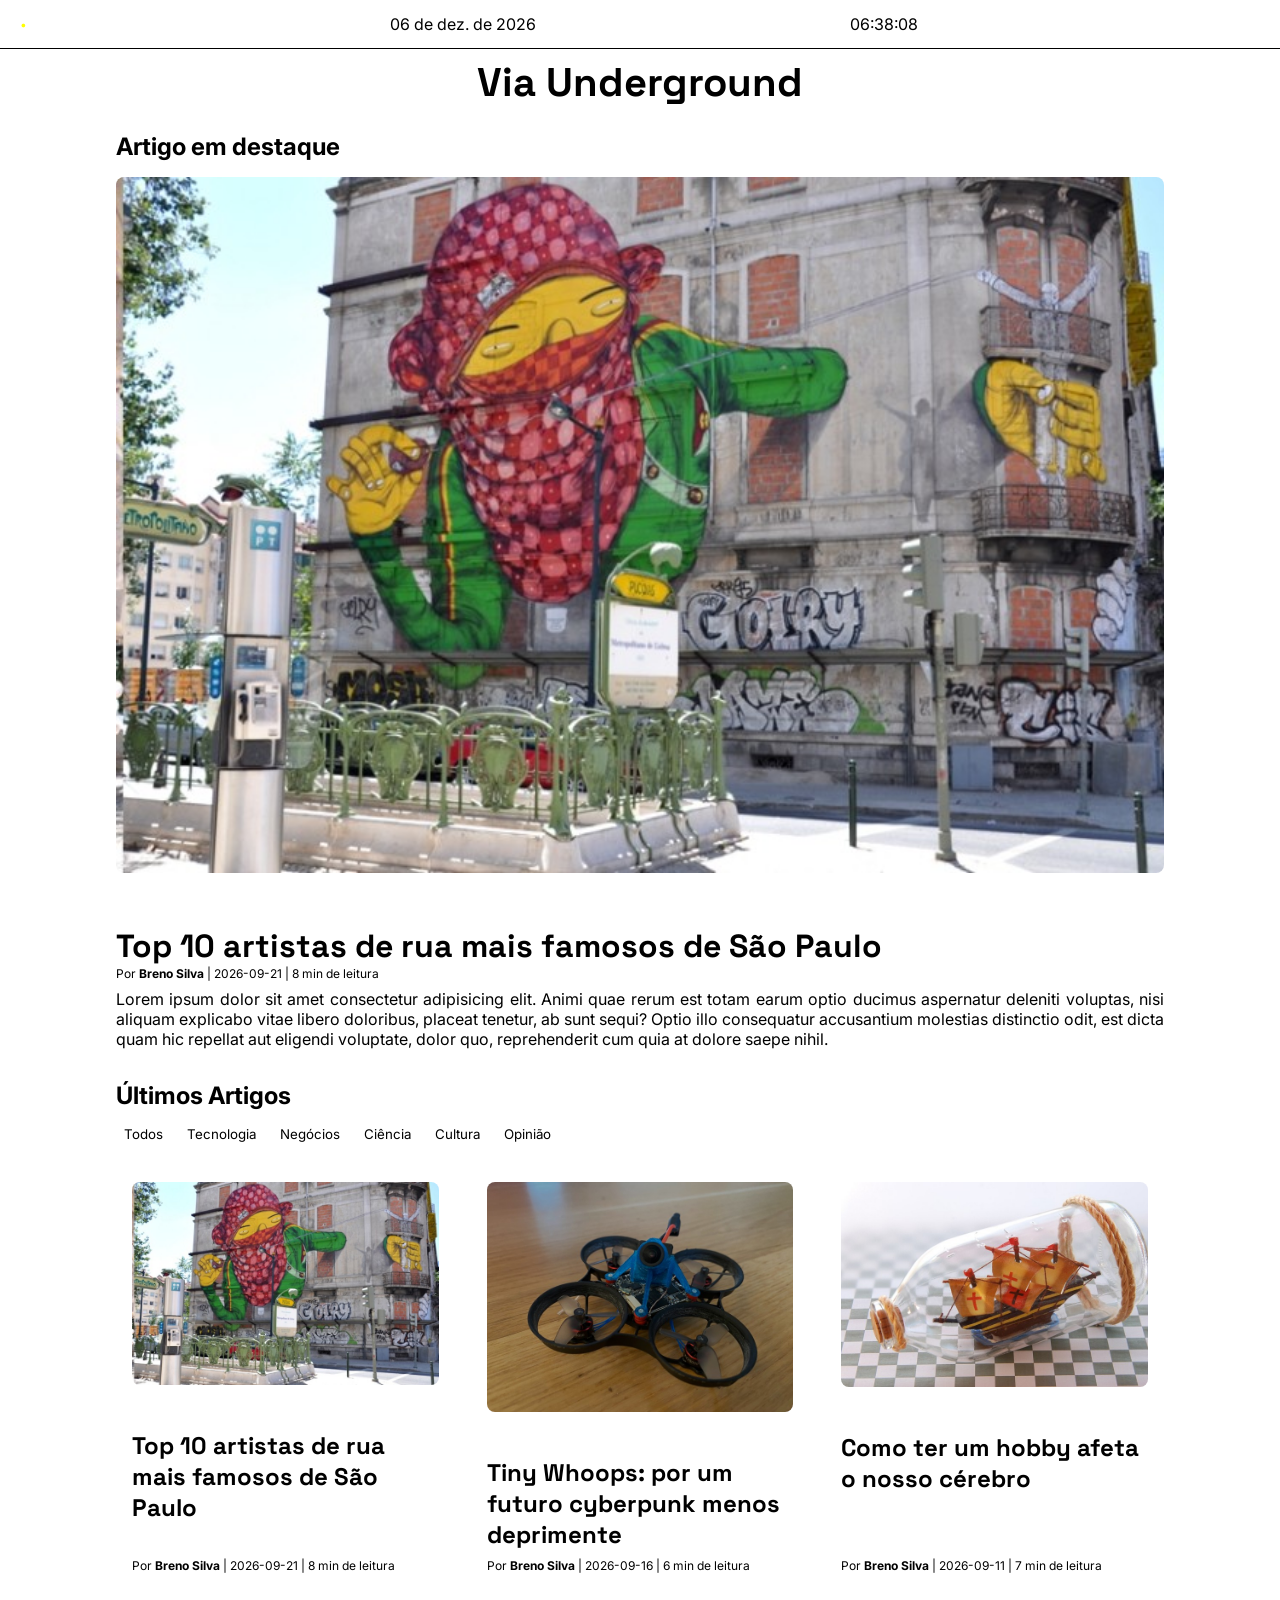
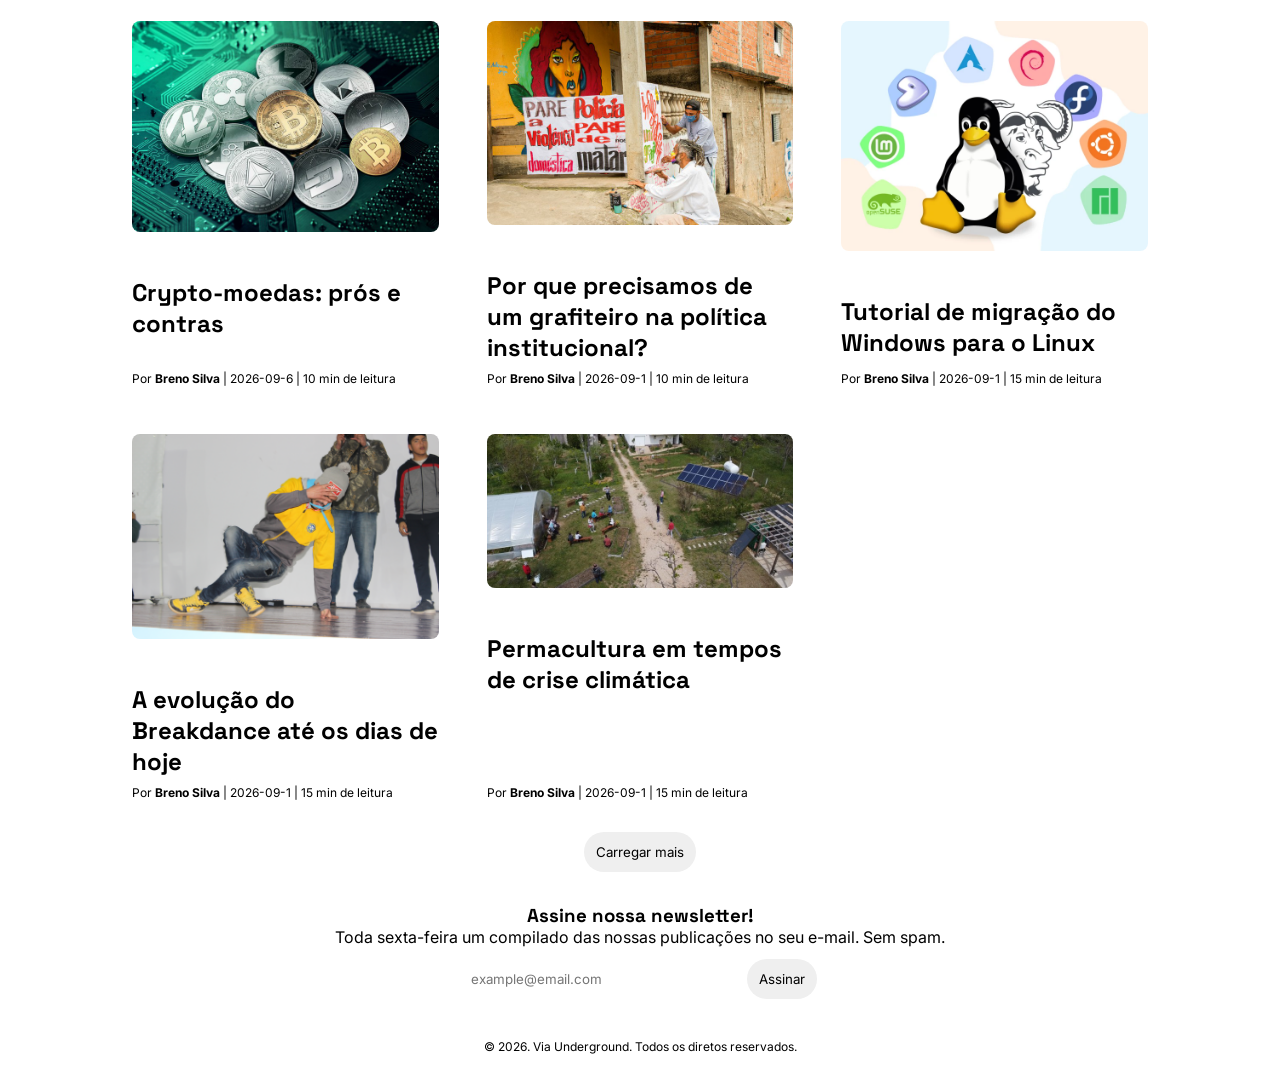
==== index.html @ 6df0726b "Commit inicial - reaproveitando projeto" ====
<!DOCTYPE html>
<html lang="pt-BR">

<head>
	<meta charset="UTF-8">
	<meta name="viewport" content="width=device-width, initial-scale=1.0">

	<link rel="stylesheet" href="css/reset.css">
	<link rel="stylesheet" href="css/home.css">

	<script src="./js/script.js" type="module"></script>

	<title>FigoInstrumentos</title>
</head>

<body>
	<header>
		<div class="top-bar">
			<span class="top-bar__live"><span class="top-bar__live--signal">•</span> Ao Vivo</span>
			<span class="top-bar__date" id="date"></span>
			<span class="top-bar__date" id="time"></span>
			<button type="button" class="top-bar__theme-button" id="theme-toggle" aria-label="Ativar tema escuro" title="Alternar tema"></button>
		</div>
		<div>
			<h1>Via Underground</h1>
		</div>
	</header>
	<main>
		<section>
			<h2>Artigo em destaque</h2>
			<!-- Artigo em destaque -->
			<a href="">
				<article href="" class="latest-article" id="latest-article">
					<img class="latest-article__img">
					<p class="latest-article__tag tag"></p>
					<hgroup class="latest-article__hgroup">
						<h2 class="latest-article__h2"></h2>
						<p class="latest-article__info">Por
							<strong class="latest-article__autor"></strong> |
							<span class="latest-article__date"></span> |
							<span class="latest-article__read-time"></span>
							min de leitura
						</p>
					</hgroup>
					<p class="latest-article__text"></p>
				</article>
			</a>
		</section>

		<!-- Seção de últimos artigos -->
		<section>
			<h2>Últimos Artigos</h2>
			<menu class="filters" id="filters" aria-label="Filtrar artigos por categoria">
				<li>
					<button class="filters-tag is-active" type="button" data-category="all" aria-pressed="true">Todos</button>
				</li>
				<li>
					<button class="filters-tag" type="button" data-category="1" aria-pressed="false">Tecnologia</button>
				</li>
				<li>
					<button class="filters-tag" type="button" data-category="2" aria-pressed="false">Negócios</button>
				</li>
				<li>
					<button class="filters-tag" type="button" data-category="3" aria-pressed="false">Ciência</button>
				</li>
				<li>
					<button class="filters-tag" type="button" data-category="4" aria-pressed="false">Cultura</button>
				</li>
				<li>
					<button class="filters-tag" type="button" data-category="5" aria-pressed="false">Opinião</button>
				</li>
			</menu>

			<div id="article-grid"><!-- Vários cards de artigos aqui --></div>

			<button type="button" id="load-more-button">Carregar mais</button>
		</section>

		<form class="newsletter-form">
			<hgroup class="newsletter-form__hgroup">
				<h3 class="newsletter-form__h3">Assine nossa newsletter!</h3>
				<p class="newsletter-form__p">Toda sexta-feira um compilado das nossas publicações no seu e-mail. Sem spam.</p>
			</hgroup>
			<label class="newsletter-form__label" for="input-email"><input type="email" class="newsletter-form__input" id="input-email" placeholder="example@email.com"></label>
			<button type="submit" class="newsletter-form__button">Assinar</button>
		</form>
	</main>

	<footer>
		<p class="copyright">© 2026. Via Underground. Todos os diretos reservados.</p>
	</footer>
</body>

</html>
---- css/home.css ----
/* Space Grotesk */
@import url('https://fonts.googleapis.com/css2?family=Space+Grotesk:wght@300..700&display=swap');

/* Inter */
@import url('https://fonts.googleapis.com/css2?family=Inter:wght@300..700&display=swap');

:root {
	color-scheme: light;

	/* Cores básicas */
	--paper: #FFFFFF /* Fundo da página  */
	--ink: #181A2A /* Texto principal e identidade da marca  */
	--slate: #6B7280 /* Texto secundário (descrições, metadados)  */
	--mist: #F3F4F6 /* Superfícies suaves (cards, campos)  */
	--line: #E5E7EB /* Linhas e bordas  */
	--accent: #6D28D9 /* Marca, botões de ação e destaques  */
	--price: #059669 /* Preços e selos de oferta  */
	--star: #F59E0B /* Estrelas de avaliação */

	/* Cores temáticas */
	--cordas: #6D28D9;
	--metais: #0EA5E9;
	--teclas: #059669;
	--percussao: #DB2777;

	/* Tipografia */
	--sans-serif: "Inter", sans-serif;
	--highlight: "Space Grotesk", sans-serif;

	/* Tamanho/Espaçamento */
	--size-1_4: 0.25rem;
	--size-1_2: 0.5rem;
	--size-3_4: 0.75rem;
	--size-1: 1rem;
	--size-5_4: 1.25rem;
	--size-3_2: 1.5rem;
	--size-7_4: 1.75rem;
	--size-2: 2rem;
	--size-5_2: 2.5rem;
	--size-3: 3rem;

	/* Z-index */
	--zindex-closest: 100;
	--zindex-close: 50;
	--zindex-neutral: 0;
	--zindex-far: -50;
	--zindex-farthest: -100;
}

/* Tema escuro */
:root[data-theme="dark"] {
	color-scheme: dark;

	--paper: #15171C;
	--ink: #F5F6F8;
	--slate: #A6AFBC;
	--mist: #292D35;
	--line: #383E49;
	--signal: #E5372A;
}

.tag {
	color: white;
	font-family: var(--highlight);
}

.tag-tecnologia {
	background-color: var(--theme-tecnologia);
}

.tag-cultura {
	background-color: var(--theme-cultura);
}

.tag-ciencia {
	background-color: var(--theme-ciencia);
}

.tag-negocios {
	background-color: var(--theme-negocios);
}

.tag-opiniao {
	background-color: var(--theme-opiniao);
}

html {
	background-color: var(--paper);
	color: var(--ink);
	font-family: var(--sans-serif);
}

body {
	display: flex;
	flex-direction: column;
	min-height: 100vh;
}

a {
	text-decoration: none;
	color: inherit;
}

h1, h2, h3 {
	font-family: var(--highlight);
}

section > h2 {
	font-family: var(--sans-serif);
}

input,
button {
	font-family: var(--sans-serif);
}

button {
	cursor: pointer;
}

header {
	background-color: var(--paper);
	box-shadow: 0px 0px 4px 2px var(--mist);
}

main {
	flex-grow: 1;
	display: flex;
	flex-direction: column;
	gap: var(--size-1);
	padding: var(--size-1);
	max-width: 1080px;
	margin: 0 auto;
}

section {
	border-bottom: 2px solid var(--line);
}

h1 {
	text-align: center;
	font-size: var(--size-5_2);
	font-family: var(--highlight);
	padding: var(--size-1_2) 0;
}

.top-bar {
	display: flex;
	justify-content: space-between;
	gap: var(--size-1);
	text-align: center;
	align-items: center;
	padding: var(--size-1_2) var(--size-1);
	border-bottom: 1px solid;

	.top-bar__live {
		display: flex;
		font-size: var(--size-3_4);
		min-width: fit-content;
		background-color: var(--signal);
		color: white;
		padding: var(--size-1_4);
		border-radius: 2em;
	}

	.top-bar__live--signal {
		margin-right: 2px;
		color: yellow;
	}

	.top-bar__theme-button {
		display: flex;
		justify-content: center;
		align-items: center;
		aspect-ratio: 1;
		height: 32px;
		border-radius: 32px;
		cursor: pointer;
		background-color: var(--ink);
		background-image: url("../img/dark_mode.svg");
		background-position: center;
		background-repeat: no-repeat;
	}

	.top-bar__theme-button:hover {
		opacity: 0.8;
	}

	.top-bar__theme-button:focus-visible {
		outline: 2px solid var(--ink);
		outline-offset: 3px;
	}
}

.latest-article {
	border-radius: var(--size-1_2);
	margin: var(--size-1) 0;
	cursor: pointer;

	.latest-article__img {
		width: 100%;
		border-radius: var(--size-1_2);
	}

	.latest-article__tag {
		width: fit-content;
		border-radius: var(--size-1_2);
		padding: var(--size-1_2);
		margin: var(--size-1_2) 0;
	}

	.latest-article__hgroup {
		margin-bottom: var(--size-1_2);
	}

	.latest-article__h2 {
		font-size: var(--size-2);
	}

	.latest-article__info {
		font-size: var(--size-3_4);
		color: var(--slate);
	}

	.latest-article__text {
		text-align: justify;
		color: var(--slate);
	}
}

.latest-article:hover,
.latest-article:focus {
	.latest-article__h2 {
		text-decoration: underline;
	}
}

#filters {
	display: flex;
	gap: var(--size-1_2);
	flex-wrap: wrap;
	margin: var(--size-1_2) 0;
}

.filters-tag {
	--filter-color: var(--ink);

	background-color: transparent;
	color: var(--filter-color);
	border: 1px solid var(--filter-color);
	border-radius: var(--size-2);
	padding: var(--size-1_2);
	cursor: pointer;
	transition:
		background-color 150ms ease,
		color 150ms ease,
		border-color 150ms ease;
}

.filters-tag[data-category="1"] {
	--filter-color: var(--theme-tecnologia);
}

.filters-tag[data-category="2"] {
	--filter-color: var(--theme-negocios);
}

.filters-tag[data-category="3"] {
	--filter-color: var(--theme-ciencia);
}

.filters-tag[data-category="4"] {
	--filter-color: var(--theme-cultura);
}

.filters-tag[data-category="5"] {
	--filter-color: var(--theme-opiniao);
}

.filters-tag.is-active {
	background-color: var(--filter-color);
	color: var(--paper);
}

.filters-tag:not(.is-active):hover {
	background-color: var(--filter-color);
	color: var(--paper);
}

.filters-tag:focus-visible {
	outline: 2px solid var(--ink);
	outline-offset: 3px;
}

#article-grid {
	display: grid;
	grid-template-columns: repeat(auto-fit, minmax(280px, 1fr));
	gap: var(--size-1);
	margin: var(--size-1) 0;
}

.article-card[hidden] {
	display: none;
}

.article-card {
	display: flex;
	flex-direction: column;
	gap: var(--size-1_2);
	box-shadow: 0px 0px 4px 2px var(--mist);
	padding: var(--size-1);
	border-radius: var(--size-1_2);

	.article-card__img {
		border-radius: var(--size-1_2) ;
	}

	.article-card__tag {
		padding: var(--size-1_4);
		border-radius: var(--size-1_4);
	}

	.article-card__h2 {
		flex-grow: 1;
	}

	.article-card__info {
		font-size: var(--size-3_4);
		color: var(--slate);
	}
}

.article-card:hover,
.article-card:focus {
	cursor: pointer;

	.article-card__h2 {
		text-decoration: underline;
	}
}

#load-more-button {
	display: block;
	margin: 0 auto;
	text-align: center;
	padding: var(--size-3_4);
	border-radius: var(--size-2);
	color: var(--ink);
	margin-bottom: var(--size-1);
}

.newsletter-form {
	text-align: center;

	.newsletter-form__input {
		margin: var(--size-1) 0;
		min-width: 280px;
		border-radius: var(--size-1);
		border: 1px solid var(--mist);
		padding: var(--size-1_2) var(--size-1_2);
	}

	.newsletter-form__button {
		border-radius: var(--size-2);
		padding: var(--size-3_4);
	}
}

footer {
	border-top: 1px solid var(--line);
}

.copyright {
	font-size: var(--size-3_4);
	color: var(--slate);
	text-align: center;
	padding: var(--size-3_4) 0;
}

@media screen and (min-width: 3000px) {
	html {
		font-size: var(--size-3_2);
	}

	main {
		max-width: 1600px;
	}

	#article-grid {
		grid-template-columns: repeat(auto-fit, minmax(360px, 1fr));
	}
}
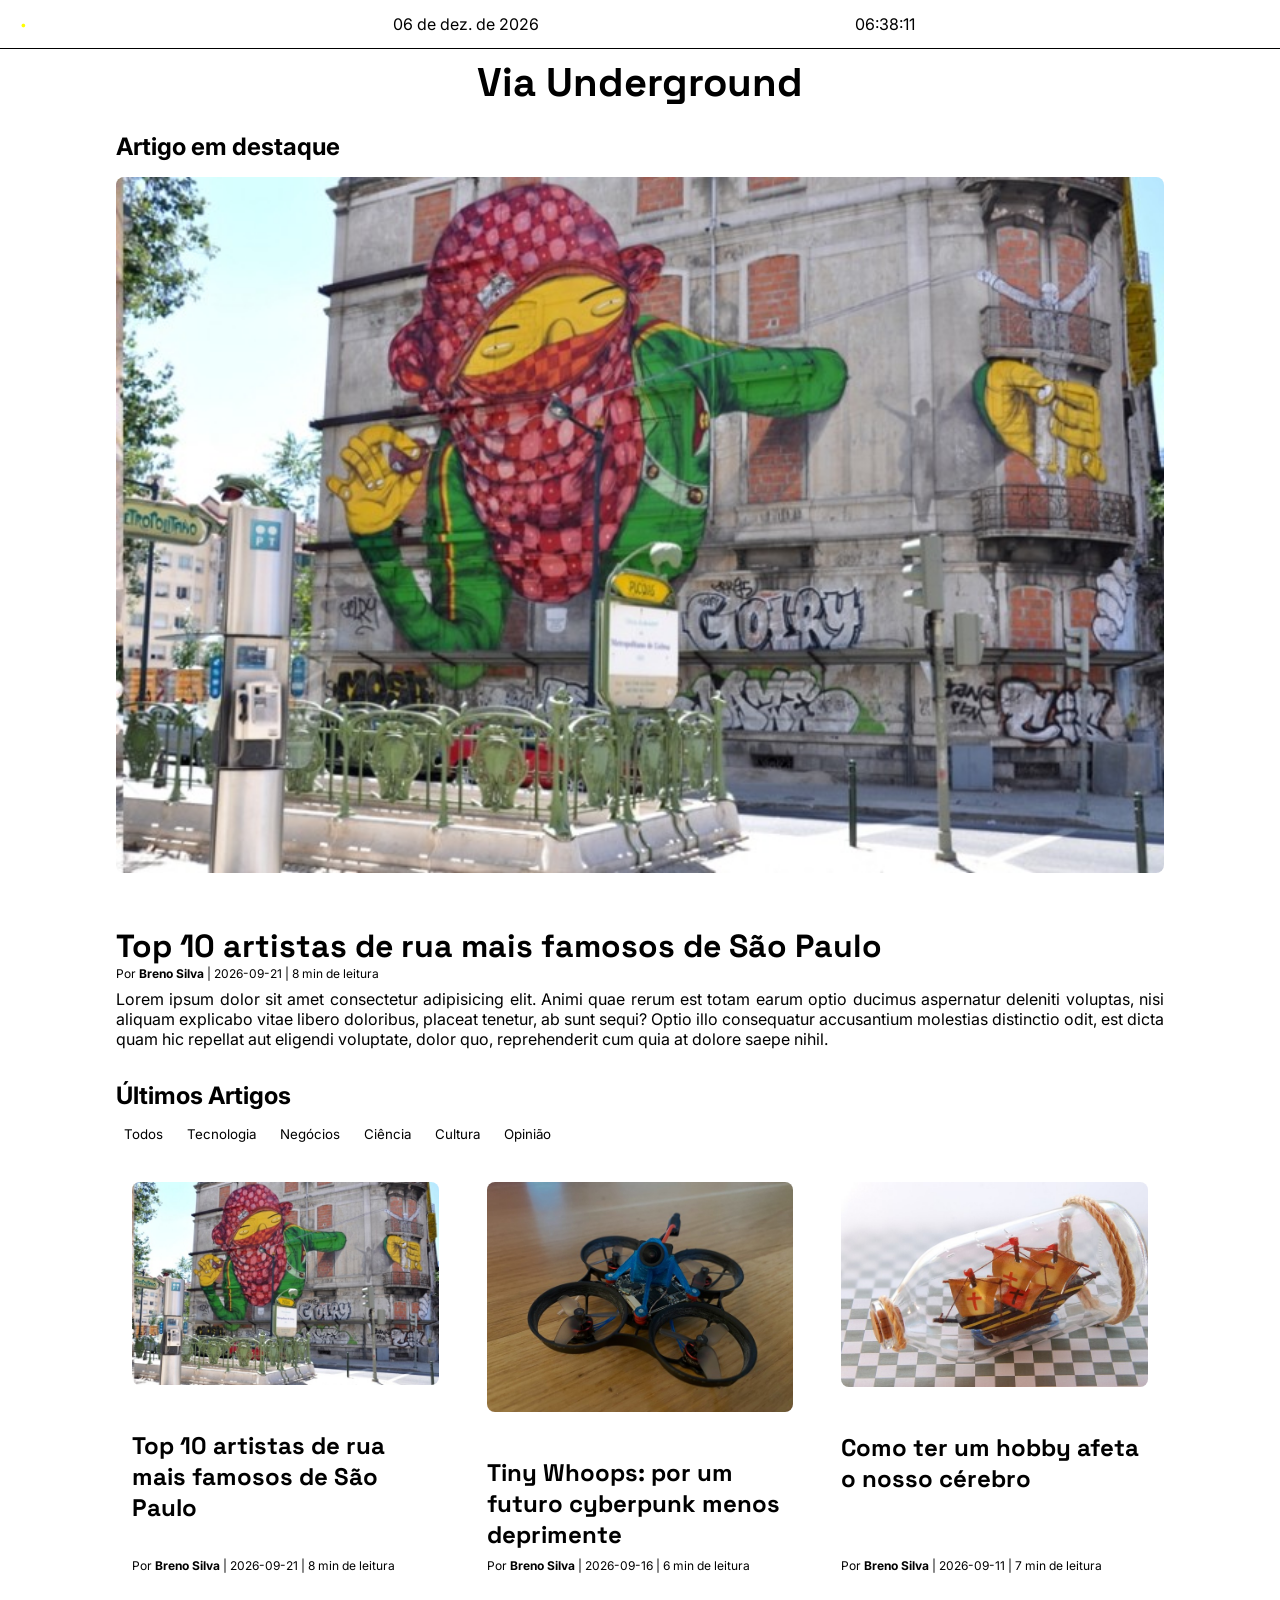
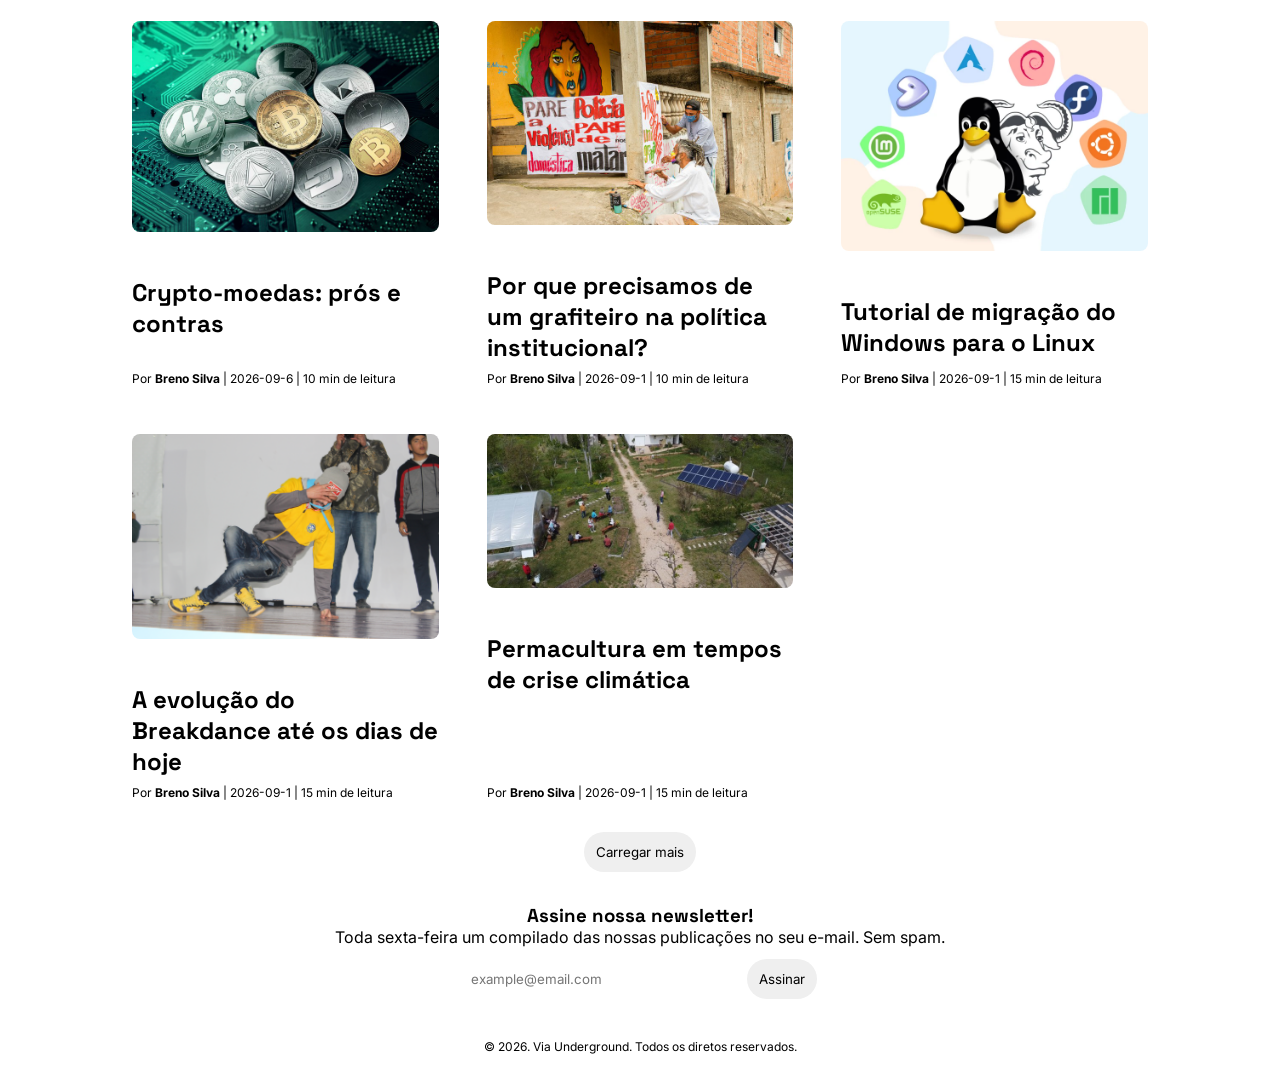
==== commit cd54721b: "FEAT: Paleta de cores" ====
--- a/index.html
+++ b/index.html
@@ -10,7 +10,7 @@
 
 	<script src="./js/script.js" type="module"></script>
 
-	<title>FigoInstrumentos</title>
+	<title>Via Underground | Home</title>
 </head>
 
 <body>
--- a/css/home.css
+++ b/css/home.css
@@ -19,9 +19,9 @@
 
 	/* Cores temáticas */
 	--cordas: #6D28D9;
-	--metais: #0EA5E9;
-	--teclas: #059669;
-	--percussao: #DB2777;
+	--madeiras: #0EA5E9;
+	--metais: #059669;
+	--acessorios: #DB2777;
 
 	/* Tipografia */
 	--sans-serif: "Inter", sans-serif;
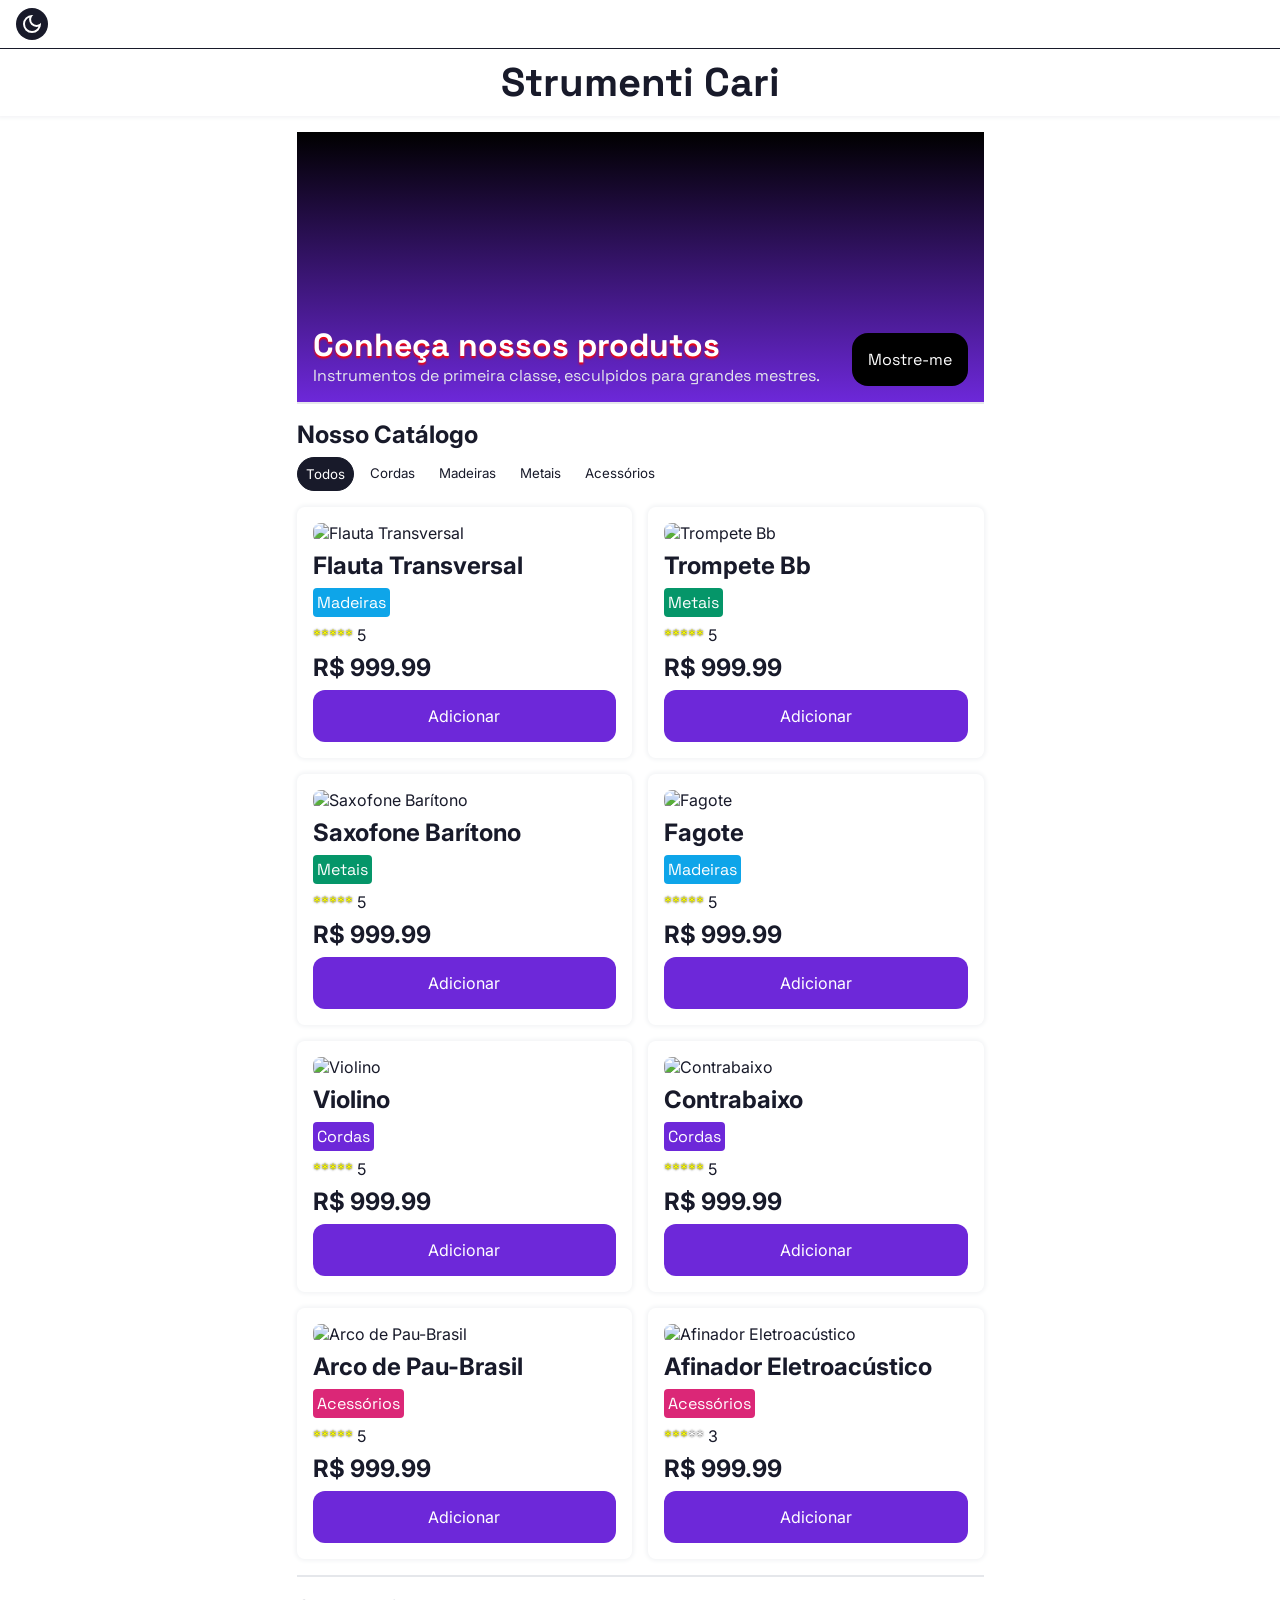
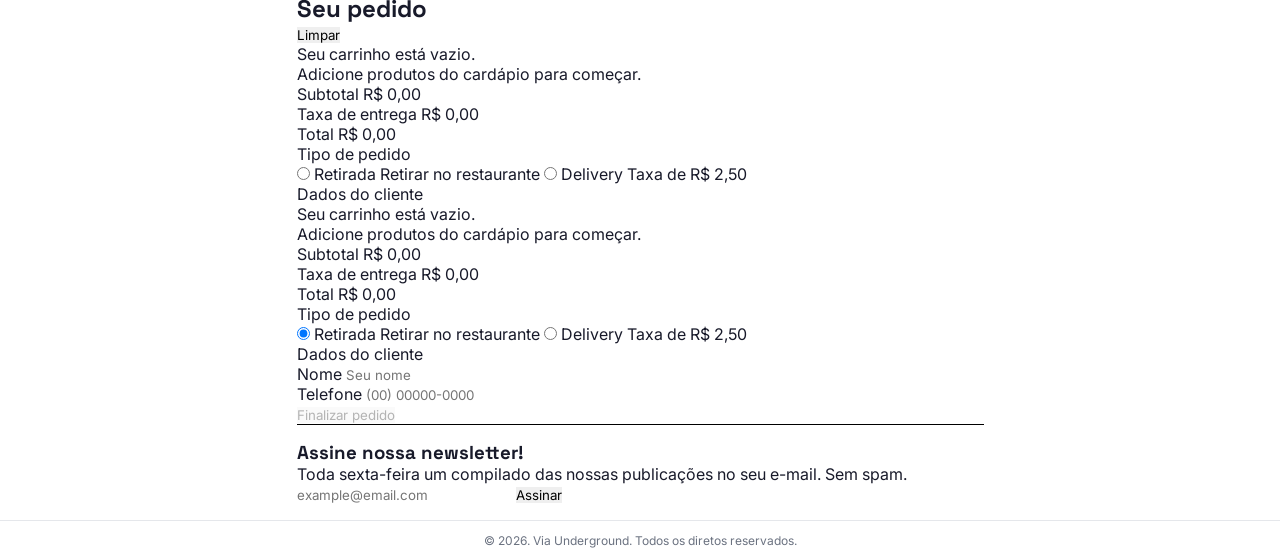
==== commit db6a172b: "FEAT: aborto de carrinho de compras Não deu tempo :(" ====
--- a/index.html
+++ b/index.html
@@ -10,78 +10,262 @@
 
 	<script src="./js/script.js" type="module"></script>
 
-	<title>Via Underground | Home</title>
+	<title>Strumenti Cari | Home</title>
 </head>
 
 <body>
 	<header>
 		<div class="top-bar">
-			<span class="top-bar__live"><span class="top-bar__live--signal">•</span> Ao Vivo</span>
-			<span class="top-bar__date" id="date"></span>
-			<span class="top-bar__date" id="time"></span>
-			<button type="button" class="top-bar__theme-button" id="theme-toggle" aria-label="Ativar tema escuro" title="Alternar tema"></button>
+			<button type="button" class="top-bar__theme-button" id="theme-toggle" aria-label="Ativar tema escuro"
+				title="Alternar tema"></button>
 		</div>
 		<div>
-			<h1>Via Underground</h1>
+			<h1>Strumenti Cari</h1>
 		</div>
 	</header>
 	<main>
+		<!-- Hero section -->
 		<section>
-			<h2>Artigo em destaque</h2>
-			<!-- Artigo em destaque -->
-			<a href="">
-				<article href="" class="latest-article" id="latest-article">
-					<img class="latest-article__img">
-					<p class="latest-article__tag tag"></p>
-					<hgroup class="latest-article__hgroup">
-						<h2 class="latest-article__h2"></h2>
-						<p class="latest-article__info">Por
-							<strong class="latest-article__autor"></strong> |
-							<span class="latest-article__date"></span> |
-							<span class="latest-article__read-time"></span>
-							min de leitura
+			<div id="hero" class="hero">
+				<hgroup class="hero__hgroup">
+					<h2 class="hero__h2">Conheça nossos produtos</h2>
+					<p class="hero__subtitle">Instrumentos de primeira classe, esculpidos para grandes mestres.</>
+				</hgroup>
+				<a href="#Loja" class="hero__button">Mostre-me</a>
+			</div>
+		</section>
+
+		<!-- Seção de Compras -->
+		<section id="Loja">
+			<h2>Nosso Catálogo</h2>
+			<menu class="filters" id="filters" aria-label="Filtrar artigos por categoria">
+				<li>
+					<button class="filters-tag is-active" type="button" data-category="all"
+						aria-pressed="true">Todos</button>
+				</li>
+				<li>
+					<button class="filters-tag" type="button" data-category="1" aria-pressed="false">Cordas</button>
+				</li>
+				<li>
+					<button class="filters-tag" type="button" data-category="2" aria-pressed="false">Madeiras</button>
+				</li>
+				<li>
+					<button class="filters-tag" type="button" data-category="3" aria-pressed="false">Metais</button>
+				</li>
+				<li>
+					<button class="filters-tag" type="button" data-category="4" aria-pressed="false">Acessórios</button>
+				</li>
+			</menu>
+
+			<div id="article-grid">
+				<!-- Vários cards de produtos aqui -->
+			</div>
+		</section>
+
+		<!-- Carrinho -->
+		<aside id="cart">
+			<div>
+				<div>
+					<div>
+						<h2>
+							Seu pedido
+						</h2>
+						<button id="clear-cart" type="button"
+							class="text-sm font-medium text-red-600 hover:text-red-800">
+							Limpar
+						</button>
+					</div>
+				</div>
+
+				<!-- Itens -->
+				<div id="cart-items">
+				</div>
+
+				<!-- Resumo -->
+				<div>
+					<div>
+						<div>
+							<span>
+								Subtotal
+							</span>
+							<span id="cart-subtotal">
+								R$ 0,00
+							</span>
+						</div>
+						<div>
+							<span>
+								Taxa de entrega
+							</span>
+							<span id="delivery-fee">
+								R$ 0,00
+							</span>
+						</div>
+						<div>
+							<div>
+								<span>
+									Total
+								</span>
+								<span id="cart-total">
+									R$ 0,00
+								</span>
+							</div>
+						</div>
+					</div>
+
+					<!-- Tipo de entrega -->
+					<fieldset>
+						<legend>
+							Tipo de pedido
+						</legend>
+						<div>
+							<label
+								class="flex cursor-pointer items-center gap-3 rounded-lg border p-3 transition hover:bg-gray-50">
+								<input type="radio" name="delivery-type" value="pickup" checked>
+								<span>
+									<span>
+										Retirada
+									</span>
+									<span>
+										Retirar no restaurante
+									</span>
+								</span>
+							</label>
+							<label
+								class="flex cursor-pointer items-center gap-3 rounded-lg border p-3 transition hover:bg-gray-50">
+								<input type="radio" name="delivery-type" value="delivery">
+								<span>
+									<span>
+										Delivery
+									</span>
+									<span>
+										Taxa de R$ 2,50
+									</span>
+								</span>
+							</label>
+						</div>
+					</fieldset>
+
+					<!-- Dados do cliente -->
+					<fieldset>
+						<legend>
+							Dados do cliente
+						</legend>					<div id="empty-cart">
+						<p>
+							Seu carrinho está vazio.
 						</p>
-					</hgroup>
-					<p class="latest-article__text"></p>
-				</article>
-			</a>
-		</section>
-
-		<!-- Seção de últimos artigos -->
-		<section>
-			<h2>Últimos Artigos</h2>
-			<menu class="filters" id="filters" aria-label="Filtrar artigos por categoria">
-				<li>
-					<button class="filters-tag is-active" type="button" data-category="all" aria-pressed="true">Todos</button>
-				</li>
-				<li>
-					<button class="filters-tag" type="button" data-category="1" aria-pressed="false">Tecnologia</button>
-				</li>
-				<li>
-					<button class="filters-tag" type="button" data-category="2" aria-pressed="false">Negócios</button>
-				</li>
-				<li>
-					<button class="filters-tag" type="button" data-category="3" aria-pressed="false">Ciência</button>
-				</li>
-				<li>
-					<button class="filters-tag" type="button" data-category="4" aria-pressed="false">Cultura</button>
-				</li>
-				<li>
-					<button class="filters-tag" type="button" data-category="5" aria-pressed="false">Opinião</button>
-				</li>
-			</menu>
-
-			<div id="article-grid"><!-- Vários cards de artigos aqui --></div>
-
-			<button type="button" id="load-more-button">Carregar mais</button>
-		</section>
-
-		<form class="newsletter-form">
+						<p>
+							Adicione produtos do cardápio para começar.
+						</p>
+					</div>
+				</div>
+
+				<!-- Resumo -->
+				<div>
+					<div>
+						<div>
+							<span>
+								Subtotal
+							</span>
+							<span id="cart-subtotal">
+								R$ 0,00
+							</span>
+						</div>
+						<div>
+							<span>
+								Taxa de entrega
+							</span>
+							<span id="delivery-fee">
+								R$ 0,00
+							</span>
+						</div>
+						<div>
+							<div>
+								<span>
+									Total
+								</span>
+								<span id="cart-total">
+									R$ 0,00
+								</span>
+							</div>
+						</div>
+					</div>
+
+					<!-- Tipo de entrega -->
+					<fieldset>
+						<legend>
+							Tipo de pedido
+						</legend>
+						<div>
+							<label
+								class="flex cursor-pointer items-center gap-3 rounded-lg border p-3 transition hover:bg-gray-50">
+								<input type="radio" name="delivery-type" value="pickup" checked>
+								<span>
+									<span>
+										Retirada
+									</span>
+									<span>
+										Retirar no restaurante
+									</span>
+								</span>
+							</label>
+							<label
+								class="flex cursor-pointer items-center gap-3 rounded-lg border p-3 transition hover:bg-gray-50">
+								<input type="radio" name="delivery-type" value="delivery">
+								<span>
+									<span>
+										Delivery
+									</span>
+									<span>
+										Taxa de R$ 2,50
+									</span>
+								</span>
+							</label>
+						</div>
+					</fieldset>
+
+					<!-- Dados do cliente -->
+					<fieldset>
+						<legend>
+							Dados do cliente
+						</legend>
+						<div>
+							<label for="customer-name">
+								Nome
+							</label>
+							<input id="customer-name" name="customer-name" type="text" autocomplete="name" required
+								class="w-full rounded-lg border border-gray-300 px-3 py-2 text-sm outline-none transition focus:border-gray-900 focus:ring-2 focus:ring-gray-200"
+								placeholder="Seu nome">
+						</div>
+						<div>
+							<label for="customer-phone">
+								Telefone
+							</label>
+							<input id="customer-phone" name="customer-phone" type="tel" autocomplete="tel"
+								class="w-full rounded-lg border border-gray-300 px-3 py-2 text-sm outline-none transition focus:border-gray-900 focus:ring-2 focus:ring-gray-200"
+								placeholder="(00) 00000-0000">
+						</div>
+					</fieldset>
+
+					<button id="finish-order" type="button" disabled
+						class="mt-6 w-full rounded-lg bg-gray-900 px-4 py-3 text-sm font-semibold text-white transition hover:bg-gray-700 disabled:cursor-not-allowed disabled:opacity-40">
+						Finalizar pedido
+					</button>
+
+					<div id="order-success"
+						class="mt-4 hidden rounded-lg border border-green-200 bg-green-50 p-4 text-sm text-green-800">
+					</div>
+				</div>
+			</div>
+		</aside>
+
+		<form>
 			<hgroup class="newsletter-form__hgroup">
 				<h3 class="newsletter-form__h3">Assine nossa newsletter!</h3>
-				<p class="newsletter-form__p">Toda sexta-feira um compilado das nossas publicações no seu e-mail. Sem spam.</p>
+				<p class="newsletter-form__p">Toda sexta-feira um compilado das nossas publicações no seu e-mail. Sem
+					spam.</p>
 			</hgroup>
-			<label class="newsletter-form__label" for="input-email"><input type="email" class="newsletter-form__input" id="input-email" placeholder="example@email.com"></label>
+			<label class="newsletter-form__label" for="input-email"><input type="email" class="newsletter-form__input"
+					id="input-email" placeholder="example@email.com"></label>
 			<button type="submit" class="newsletter-form__button">Assinar</button>
 		</form>
 	</main>
--- a/css/home.css
+++ b/css/home.css
@@ -8,14 +8,14 @@
 	color-scheme: light;
 
 	/* Cores básicas */
-	--paper: #FFFFFF /* Fundo da página  */
-	--ink: #181A2A /* Texto principal e identidade da marca  */
-	--slate: #6B7280 /* Texto secundário (descrições, metadados)  */
-	--mist: #F3F4F6 /* Superfícies suaves (cards, campos)  */
-	--line: #E5E7EB /* Linhas e bordas  */
-	--accent: #6D28D9 /* Marca, botões de ação e destaques  */
-	--price: #059669 /* Preços e selos de oferta  */
-	--star: #F59E0B /* Estrelas de avaliação */
+	--paper: #FFFFFF; /* Fundo da página  */
+	--ink: #181A2A; /* Texto principal e identidade da marca  */
+	--slate: #6B7280; /* Texto secundário (descrições, metadados)  */
+	--mist: #F3F4F6; /* Superfícies suaves (cards, campos)  */
+	--line: #E5E7EB; /* Linhas e bordas  */
+	--accent: #6D28D9; /* Marca, botões de ação e destaques  */
+	--price: #059669; /* Preços e selos de oferta  */
+	--star: #F59E0B; /* Estrelas de avaliação */
 
 	/* Cores temáticas */
 	--cordas: #6D28D9;
@@ -38,6 +38,7 @@
 	--size-2: 2rem;
 	--size-5_2: 2.5rem;
 	--size-3: 3rem;
+	--size-4: 4rem;
 
 	/* Z-index */
 	--zindex-closest: 100;
@@ -51,12 +52,14 @@
 :root[data-theme="dark"] {
 	color-scheme: dark;
 
-	--paper: #15171C;
-	--ink: #F5F6F8;
-	--slate: #A6AFBC;
-	--mist: #292D35;
-	--line: #383E49;
-	--signal: #E5372A;
+	--paper: #181A2A; /* Fundo da página  */
+	--ink: #FFFFFF; /* Texto principal e identidade da marca  */
+	--slate: #AAAAAA; /* Texto secundário (descrições, metadados)  */
+	--mist: #F3F4F6; /* Superfícies suaves (cards, campos)  */
+	--line: #E5E7EB; /* Linhas e bordas  */
+	--accent: #6D28D9; /* Marca, botões de ação e destaques  */
+	--price: #059669; /* Preços e selos de oferta  */
+	--star: #F59E0B; /* Estrelas de avaliação */
 }
 
 .tag {
@@ -64,24 +67,20 @@
 	font-family: var(--highlight);
 }
 
-.tag-tecnologia {
-	background-color: var(--theme-tecnologia);
-}
-
-.tag-cultura {
-	background-color: var(--theme-cultura);
-}
-
-.tag-ciencia {
-	background-color: var(--theme-ciencia);
-}
-
-.tag-negocios {
-	background-color: var(--theme-negocios);
-}
-
-.tag-opiniao {
-	background-color: var(--theme-opiniao);
+.tag-cordas {
+	background-color: var(--cordas);
+}
+
+.tag-madeiras {
+	background-color: var(--madeiras);
+}
+
+.tag-metais {
+	background-color: var(--metais);
+}
+
+.tag-acessorios {
+	background-color: var(--acessorios);
 }
 
 html {
@@ -105,6 +104,10 @@
 	font-family: var(--highlight);
 }
 
+section {
+	border-bottom: 2px solid var(--line);
+}
+
 section > h2 {
 	font-family: var(--sans-serif);
 }
@@ -129,12 +132,40 @@
 	flex-direction: column;
 	gap: var(--size-1);
 	padding: var(--size-1);
-	max-width: 1080px;
+	max-width: 1280px;
 	margin: 0 auto;
 }
 
-section {
-	border-bottom: 2px solid var(--line);
+.hero {
+	display: flex;
+	gap: var(--size-2);
+	flex-wrap: wrap;
+	align-items: end;
+	justify-content: start;
+
+	min-height: 30vh;
+	font-family: var(--highlight);
+	color: white;
+	padding: var(--size-1);
+	background-image: linear-gradient(#000, var(--accent));
+}
+
+.hero__h2 {
+	margin-top: var(--size-4);
+	font-size: var(--size-2);
+	stroke-width: 1px;
+	text-shadow: 0px 2px 2px red;
+}
+
+.hero__subtitle {
+	color: var(--line);
+}
+
+.hero__button {
+	padding: var(--size-1);
+	background-color: black;
+	height: fit-content;
+	border-radius: var(--size-1);
 }
 
 h1 {
@@ -315,28 +346,62 @@
 		border-radius: var(--size-1_2) ;
 	}
 
+	.article-card__title {
+		flex-grow: 1;
+		font-size: var(--size-3_2);
+		font-weight: bold;
+	}
+
 	.article-card__tag {
+		width: fit-content;
 		padding: var(--size-1_4);
 		border-radius: var(--size-1_4);
 	}
 
-	.article-card__h2 {
-		flex-grow: 1;
-	}
-
-	.article-card__info {
-		font-size: var(--size-3_4);
-		color: var(--slate);
-	}
-}
-
-.article-card:hover,
-.article-card:focus {
-	cursor: pointer;
-
-	.article-card__h2 {
-		text-decoration: underline;
-	}
+	.article-card__price {
+		font-size: var(--size-3_2);
+		font-weight: bold;
+	}
+
+	.article-card__rating--active {
+		color: yellow;
+		text-shadow: 0px 0px 2px black;
+	}
+
+	.article-card__rating--inactive {
+		color: white;
+		text-shadow: 0px 0px 2px black;
+	}
+
+	.article-card__button {
+		font-size: var(--size-1);
+		border-radius: var(--size-3_4);
+		color: white;
+		background-color: var(--accent);
+		padding: var(--size-1);
+		cursor: pointer;
+	}
+
+	.article-card__button:hover {
+		transform: translateY(-2px);
+		color: white;
+		background-color: black;
+		padding: var(--size-1);
+		cursor: pointer;
+
+		transition: background-color 500ms;
+		transition: transform 250ms;
+
+	}
+}
+
+aside {
+	border-bottom: 1px solid black;
+}
+
+.order-item {
+	margin: var(--size-1_2) 0;
+	border-bottom: 1px solid var(--line);
 }
 
 #load-more-button {
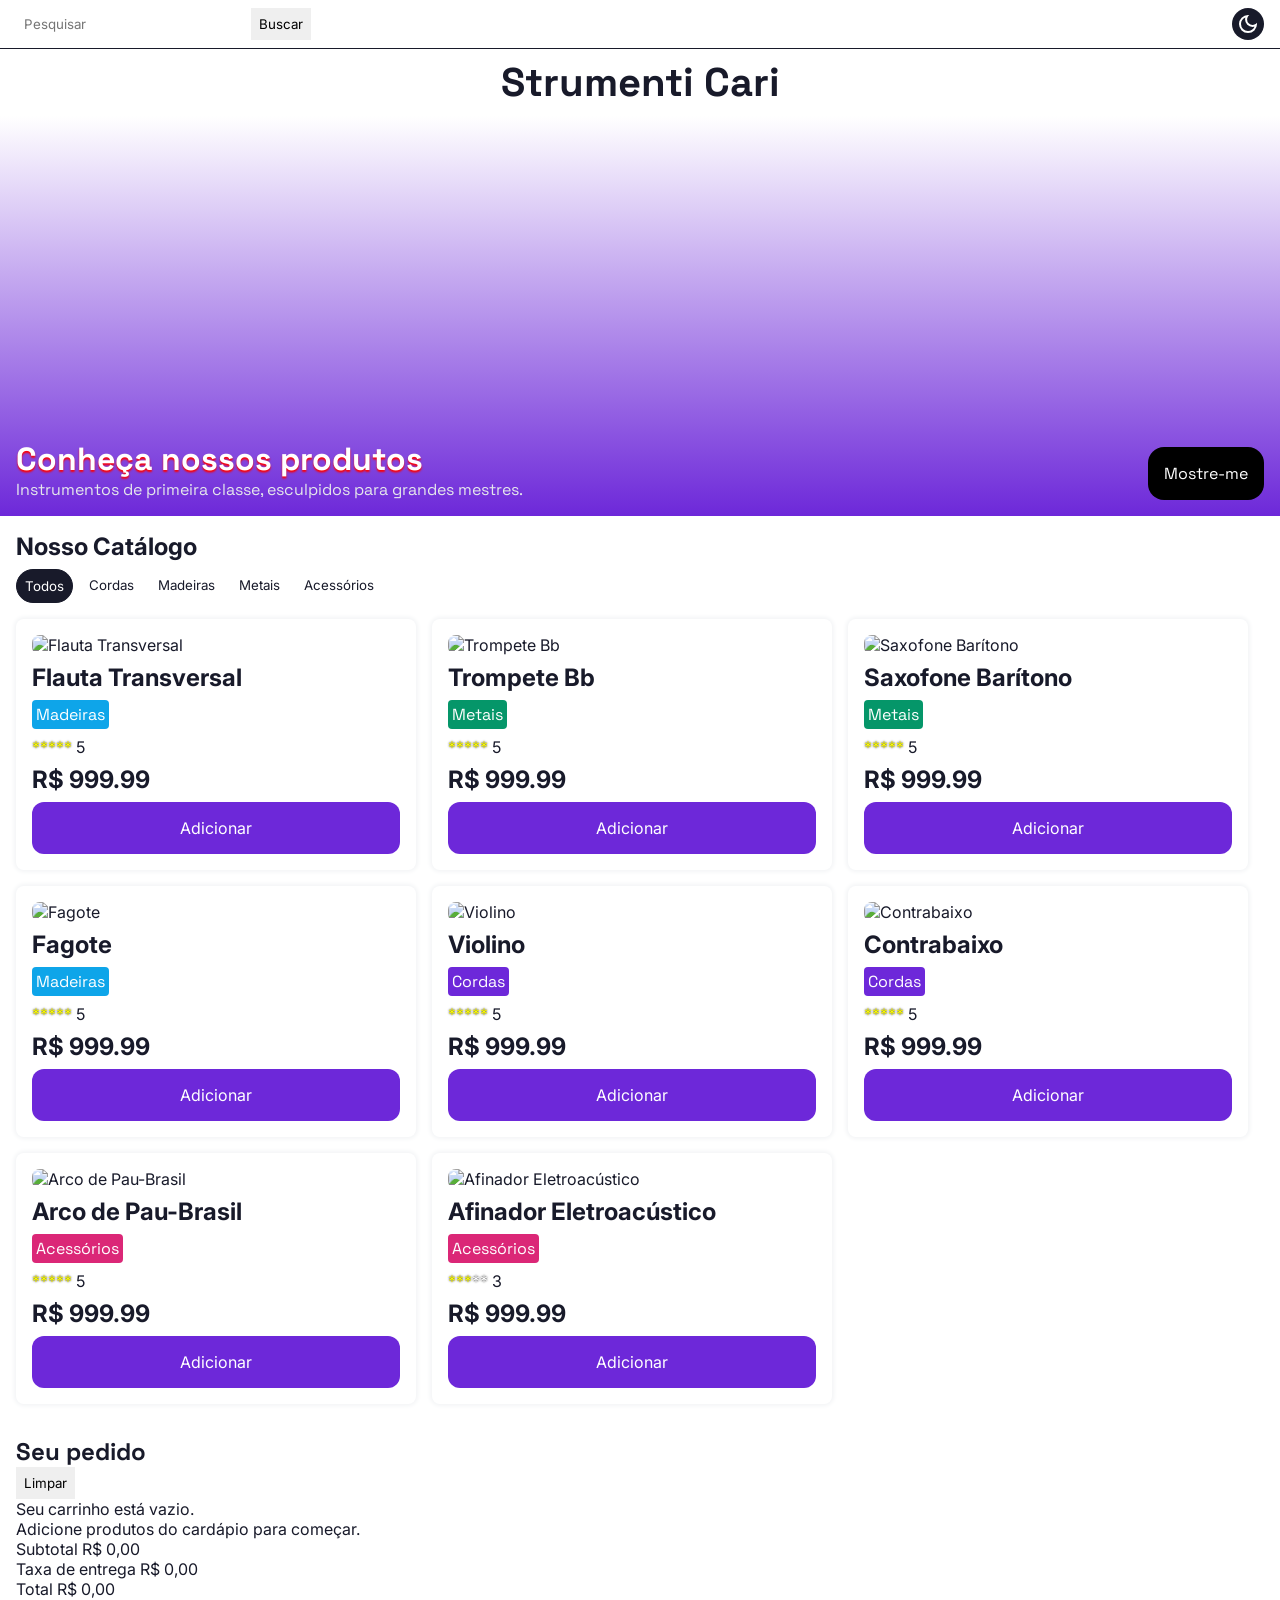
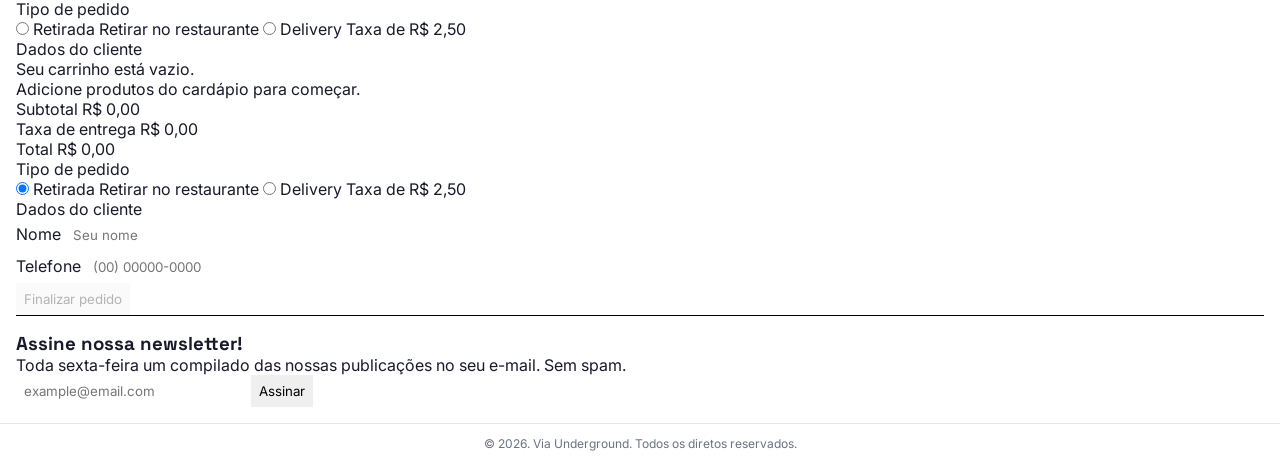
==== commit df7d0ecc: "first changes - (wip)" ====
--- a/index.html
+++ b/index.html
@@ -16,24 +16,27 @@
 <body>
 	<header>
 		<div class="top-bar">
+			<div class="top-bar__search">
+				<input type="text" name="Buscar" id="buscar" class="top-bar__search-input" placeholder="Pesquisar">
+				<button type="button" class="top-bar__search-button">Buscar</button>
+			</div>
 			<button type="button" class="top-bar__theme-button" id="theme-toggle" aria-label="Ativar tema escuro"
 				title="Alternar tema"></button>
 		</div>
-		<div>
-			<h1>Strumenti Cari</h1>
+		<h1>Strumenti Cari</h1>
+	</header>
+
+	<!-- Hero section -->
+	<section id="Hero">
+		<div class="hero">
+			<hgroup class="hero__hgroup">
+				<h2 class="hero__h2">Conheça nossos produtos</h2>
+				<p class="hero__subtitle">Instrumentos de primeira classe, esculpidos para grandes mestres.</>
+			</hgroup>
+			<a href="#Loja" class="hero__button">Mostre-me</a>
 		</div>
-	</header>
+	</section>
 	<main>
-		<!-- Hero section -->
-		<section>
-			<div id="hero" class="hero">
-				<hgroup class="hero__hgroup">
-					<h2 class="hero__h2">Conheça nossos produtos</h2>
-					<p class="hero__subtitle">Instrumentos de primeira classe, esculpidos para grandes mestres.</>
-				</hgroup>
-				<a href="#Loja" class="hero__button">Mostre-me</a>
-			</div>
-		</section>
 
 		<!-- Seção de Compras -->
 		<section id="Loja">
@@ -258,16 +261,18 @@
 			</div>
 		</aside>
 
-		<form>
-			<hgroup class="newsletter-form__hgroup">
-				<h3 class="newsletter-form__h3">Assine nossa newsletter!</h3>
-				<p class="newsletter-form__p">Toda sexta-feira um compilado das nossas publicações no seu e-mail. Sem
-					spam.</p>
-			</hgroup>
-			<label class="newsletter-form__label" for="input-email"><input type="email" class="newsletter-form__input"
-					id="input-email" placeholder="example@email.com"></label>
-			<button type="submit" class="newsletter-form__button">Assinar</button>
-		</form>
+		<section>
+			<form>
+				<hgroup class="newsletter-form__hgroup">
+					<h3 class="newsletter-form__h3">Assine nossa newsletter!</h3>
+					<p class="newsletter-form__p">Toda sexta-feira um compilado das nossas publicações no seu e-mail. Sem
+						spam.</p>
+				</hgroup>
+				<label class="newsletter-form__label" for="input-email"><input type="email" class="newsletter-form__input"
+						id="input-email" placeholder="example@email.com"></label>
+				<button type="submit" class="newsletter-form__button">Assinar</button>
+			</form>
+		</section>
 	</main>
 
 	<footer>
--- a/css/home.css
+++ b/css/home.css
@@ -46,6 +46,8 @@
 	--zindex-neutral: 0;
 	--zindex-far: -50;
 	--zindex-farthest: -100;
+
+	--max-width: 1280px;
 }
 
 /* Tema escuro */
@@ -104,10 +106,6 @@
 	font-family: var(--highlight);
 }
 
-section {
-	border-bottom: 2px solid var(--line);
-}
-
 section > h2 {
 	font-family: var(--sans-serif);
 }
@@ -115,6 +113,7 @@
 input,
 button {
 	font-family: var(--sans-serif);
+	padding: var(--size-1_2);
 }
 
 button {
@@ -127,13 +126,19 @@
 }
 
 main {
-	flex-grow: 1;
-	display: flex;
-	flex-direction: column;
-	gap: var(--size-1);
-	padding: var(--size-1);
-	max-width: 1280px;
+    flex-grow: 1;
+    display: flex;
+    flex-direction: column;
+    gap: var(--size-1);
+    padding: var(--size-1);
+
+    width: 100%;
+    max-width: var(--max-width);
 	margin: 0 auto;
+}
+
+#Hero {
+	background-image: linear-gradient(var(--paper), var(--accent));
 }
 
 .hero {
@@ -141,17 +146,17 @@
 	gap: var(--size-2);
 	flex-wrap: wrap;
 	align-items: end;
-	justify-content: start;
-
-	min-height: 30vh;
+	justify-content: space-between;
+
+	max-width: var(--max-width);
+	margin: 0 auto;
+	min-height: 400px;
 	font-family: var(--highlight);
 	color: white;
 	padding: var(--size-1);
-	background-image: linear-gradient(#000, var(--accent));
 }
 
 .hero__h2 {
-	margin-top: var(--size-4);
 	font-size: var(--size-2);
 	stroke-width: 1px;
 	text-shadow: 0px 2px 2px red;
@@ -325,7 +330,7 @@
 
 #article-grid {
 	display: grid;
-	grid-template-columns: repeat(auto-fit, minmax(280px, 1fr));
+	grid-template-columns: repeat(auto-fit, minmax(280px, 400px));
 	gap: var(--size-1);
 	margin: var(--size-1) 0;
 }
@@ -335,6 +340,7 @@
 }
 
 .article-card {
+	min-width: 300px;
 	display: flex;
 	flex-direction: column;
 	gap: var(--size-1_2);
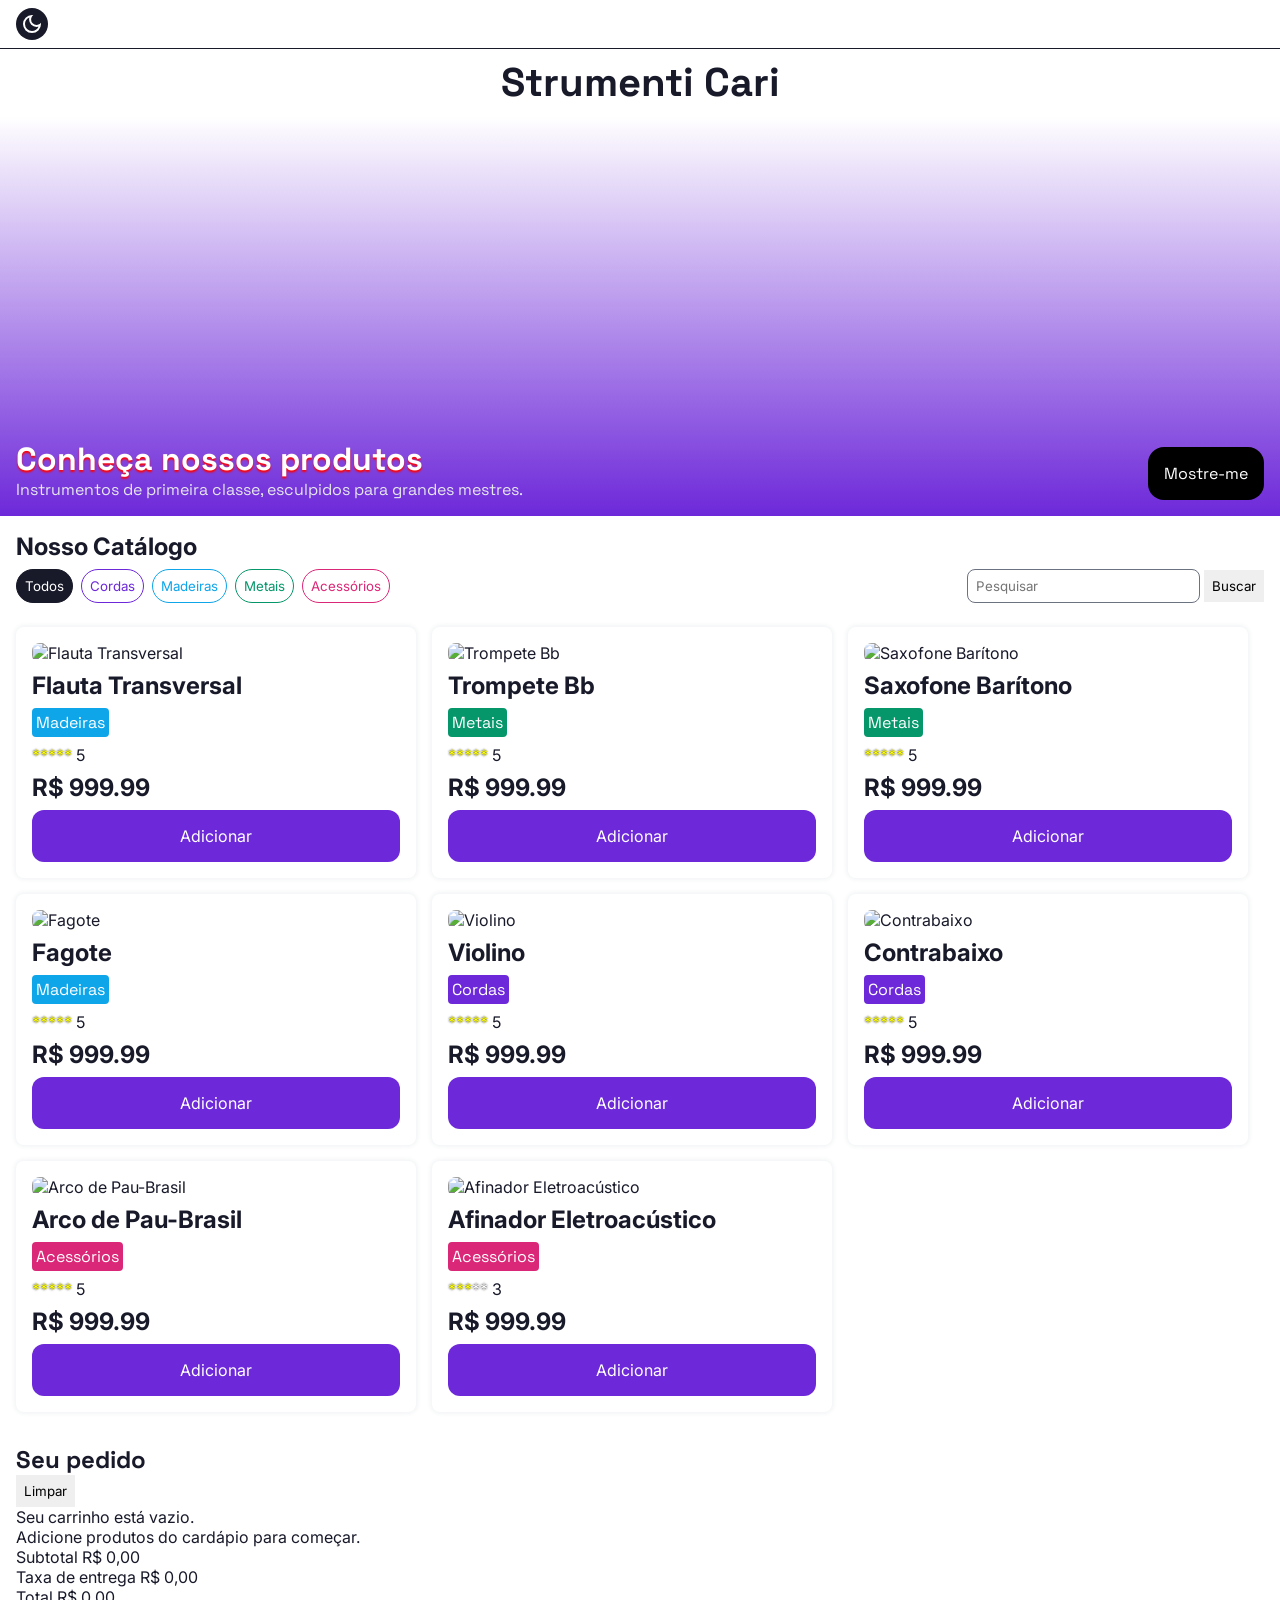
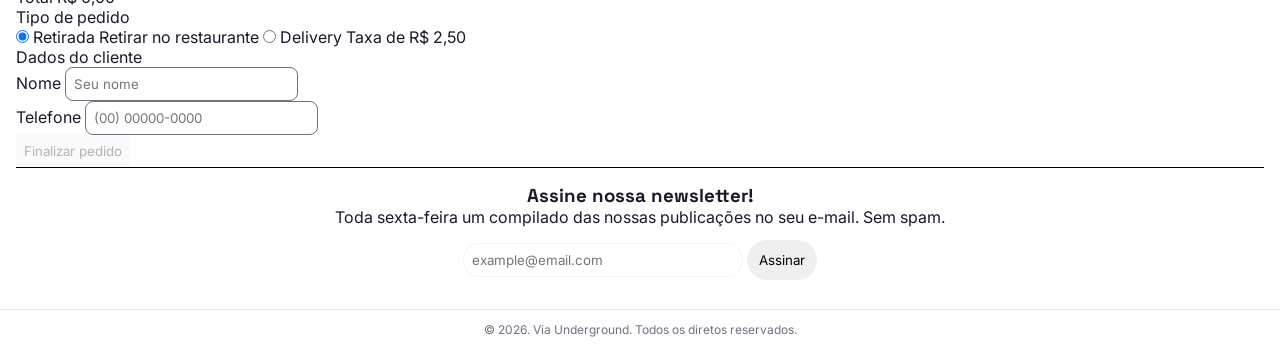
==== commit d700da01: "fixing static part - (wip)" ====
--- a/index.html
+++ b/index.html
@@ -16,10 +16,6 @@
 <body>
 	<header>
 		<div class="top-bar">
-			<div class="top-bar__search">
-				<input type="text" name="Buscar" id="buscar" class="top-bar__search-input" placeholder="Pesquisar">
-				<button type="button" class="top-bar__search-button">Buscar</button>
-			</div>
 			<button type="button" class="top-bar__theme-button" id="theme-toggle" aria-label="Ativar tema escuro"
 				title="Alternar tema"></button>
 		</div>
@@ -28,37 +24,43 @@
 
 	<!-- Hero section -->
 	<section id="Hero">
-		<div class="hero">
+		<div class="hero container">
 			<hgroup class="hero__hgroup">
 				<h2 class="hero__h2">Conheça nossos produtos</h2>
-				<p class="hero__subtitle">Instrumentos de primeira classe, esculpidos para grandes mestres.</>
+				<p class="hero__subtitle">Instrumentos de primeira classe, esculpidos para grandes mestres.</p>
 			</hgroup>
 			<a href="#Loja" class="hero__button">Mostre-me</a>
 		</div>
 	</section>
-	<main>
-
+
+	<main class="container">
 		<!-- Seção de Compras -->
 		<section id="Loja">
 			<h2>Nosso Catálogo</h2>
-			<menu class="filters" id="filters" aria-label="Filtrar artigos por categoria">
-				<li>
-					<button class="filters-tag is-active" type="button" data-category="all"
-						aria-pressed="true">Todos</button>
-				</li>
-				<li>
-					<button class="filters-tag" type="button" data-category="1" aria-pressed="false">Cordas</button>
-				</li>
-				<li>
-					<button class="filters-tag" type="button" data-category="2" aria-pressed="false">Madeiras</button>
-				</li>
-				<li>
-					<button class="filters-tag" type="button" data-category="3" aria-pressed="false">Metais</button>
-				</li>
-				<li>
-					<button class="filters-tag" type="button" data-category="4" aria-pressed="false">Acessórios</button>
-				</li>
-			</menu>
+			<div id="filter-strip">
+				<menu class="filters" id="filters" aria-label="Filtrar artigos por categoria">
+					<li>
+						<button class="filters-tag is-active" type="button" data-category="all"
+							aria-pressed="true">Todos</button>
+					</li>
+					<li>
+						<button class="filters-tag" type="button" data-category="1" aria-pressed="false">Cordas</button>
+					</li>
+					<li>
+						<button class="filters-tag" type="button" data-category="2" aria-pressed="false">Madeiras</button>
+					</li>
+					<li>
+						<button class="filters-tag" type="button" data-category="3" aria-pressed="false">Metais</button>
+					</li>
+					<li>
+						<button class="filters-tag" type="button" data-category="4" aria-pressed="false">Acessórios</button>
+					</li>
+				</menu>
+				<div class="top-bar__search">
+					<input type="text" name="Buscar" id="buscar" class="top-bar__search-input" placeholder="Pesquisar">
+					<button type="button" class="top-bar__search-button">Buscar</button>
+				</div>
+			</div>
 
 			<div id="article-grid">
 				<!-- Vários cards de produtos aqui -->
@@ -152,84 +154,6 @@
 					<fieldset>
 						<legend>
 							Dados do cliente
-						</legend>					<div id="empty-cart">
-						<p>
-							Seu carrinho está vazio.
-						</p>
-						<p>
-							Adicione produtos do cardápio para começar.
-						</p>
-					</div>
-				</div>
-
-				<!-- Resumo -->
-				<div>
-					<div>
-						<div>
-							<span>
-								Subtotal
-							</span>
-							<span id="cart-subtotal">
-								R$ 0,00
-							</span>
-						</div>
-						<div>
-							<span>
-								Taxa de entrega
-							</span>
-							<span id="delivery-fee">
-								R$ 0,00
-							</span>
-						</div>
-						<div>
-							<div>
-								<span>
-									Total
-								</span>
-								<span id="cart-total">
-									R$ 0,00
-								</span>
-							</div>
-						</div>
-					</div>
-
-					<!-- Tipo de entrega -->
-					<fieldset>
-						<legend>
-							Tipo de pedido
-						</legend>
-						<div>
-							<label
-								class="flex cursor-pointer items-center gap-3 rounded-lg border p-3 transition hover:bg-gray-50">
-								<input type="radio" name="delivery-type" value="pickup" checked>
-								<span>
-									<span>
-										Retirada
-									</span>
-									<span>
-										Retirar no restaurante
-									</span>
-								</span>
-							</label>
-							<label
-								class="flex cursor-pointer items-center gap-3 rounded-lg border p-3 transition hover:bg-gray-50">
-								<input type="radio" name="delivery-type" value="delivery">
-								<span>
-									<span>
-										Delivery
-									</span>
-									<span>
-										Taxa de R$ 2,50
-									</span>
-								</span>
-							</label>
-						</div>
-					</fieldset>
-
-					<!-- Dados do cliente -->
-					<fieldset>
-						<legend>
-							Dados do cliente
 						</legend>
 						<div>
 							<label for="customer-name">
@@ -262,14 +186,15 @@
 		</aside>
 
 		<section>
-			<form>
+			<form class="newsletter-form">
 				<hgroup class="newsletter-form__hgroup">
 					<h3 class="newsletter-form__h3">Assine nossa newsletter!</h3>
-					<p class="newsletter-form__p">Toda sexta-feira um compilado das nossas publicações no seu e-mail. Sem
+					<p class="newsletter-form__p">Toda sexta-feira um compilado das nossas publicações no seu e-mail.
+						Sem
 						spam.</p>
 				</hgroup>
-				<label class="newsletter-form__label" for="input-email"><input type="email" class="newsletter-form__input"
-						id="input-email" placeholder="example@email.com"></label>
+				<label class="newsletter-form__label" for="input-email"><input type="email"
+						class="newsletter-form__input" id="input-email" placeholder="example@email.com"></label>
 				<button type="submit" class="newsletter-form__button">Assinar</button>
 			</form>
 		</section>
--- a/css/home.css
+++ b/css/home.css
@@ -85,6 +85,11 @@
 	background-color: var(--acessorios);
 }
 
+.container {
+	max-width: var(--max-width);
+	margin: 0 auto;
+}
+
 html {
 	background-color: var(--paper);
 	color: var(--ink);
@@ -114,6 +119,11 @@
 button {
 	font-family: var(--sans-serif);
 	padding: var(--size-1_2);
+}
+
+input {
+	border: 1px solid var(--slate);
+	border-radius: var(--size-1_2);
 }
 
 button {
@@ -133,8 +143,6 @@
     padding: var(--size-1);
 
     width: 100%;
-    max-width: var(--max-width);
-	margin: 0 auto;
 }
 
 #Hero {
@@ -148,8 +156,6 @@
 	align-items: end;
 	justify-content: space-between;
 
-	max-width: var(--max-width);
-	margin: 0 auto;
 	min-height: 400px;
 	font-family: var(--highlight);
 	color: white;
@@ -228,47 +234,10 @@
 	}
 }
 
-.latest-article {
-	border-radius: var(--size-1_2);
-	margin: var(--size-1) 0;
-	cursor: pointer;
-
-	.latest-article__img {
-		width: 100%;
-		border-radius: var(--size-1_2);
-	}
-
-	.latest-article__tag {
-		width: fit-content;
-		border-radius: var(--size-1_2);
-		padding: var(--size-1_2);
-		margin: var(--size-1_2) 0;
-	}
-
-	.latest-article__hgroup {
-		margin-bottom: var(--size-1_2);
-	}
-
-	.latest-article__h2 {
-		font-size: var(--size-2);
-	}
-
-	.latest-article__info {
-		font-size: var(--size-3_4);
-		color: var(--slate);
-	}
-
-	.latest-article__text {
-		text-align: justify;
-		color: var(--slate);
-	}
-}
-
-.latest-article:hover,
-.latest-article:focus {
-	.latest-article__h2 {
-		text-decoration: underline;
-	}
+#filter-strip {
+	display: flex;
+	justify-content: space-between;
+	align-items: center;
 }
 
 #filters {
@@ -294,23 +263,19 @@
 }
 
 .filters-tag[data-category="1"] {
-	--filter-color: var(--theme-tecnologia);
+	--filter-color: var(--cordas);
 }
 
 .filters-tag[data-category="2"] {
-	--filter-color: var(--theme-negocios);
+	--filter-color: var(--madeiras);
 }
 
 .filters-tag[data-category="3"] {
-	--filter-color: var(--theme-ciencia);
+	--filter-color: var(--metais);
 }
 
 .filters-tag[data-category="4"] {
-	--filter-color: var(--theme-cultura);
-}
-
-.filters-tag[data-category="5"] {
-	--filter-color: var(--theme-opiniao);
+	--filter-color: var(--acessorios);
 }
 
 .filters-tag.is-active {
